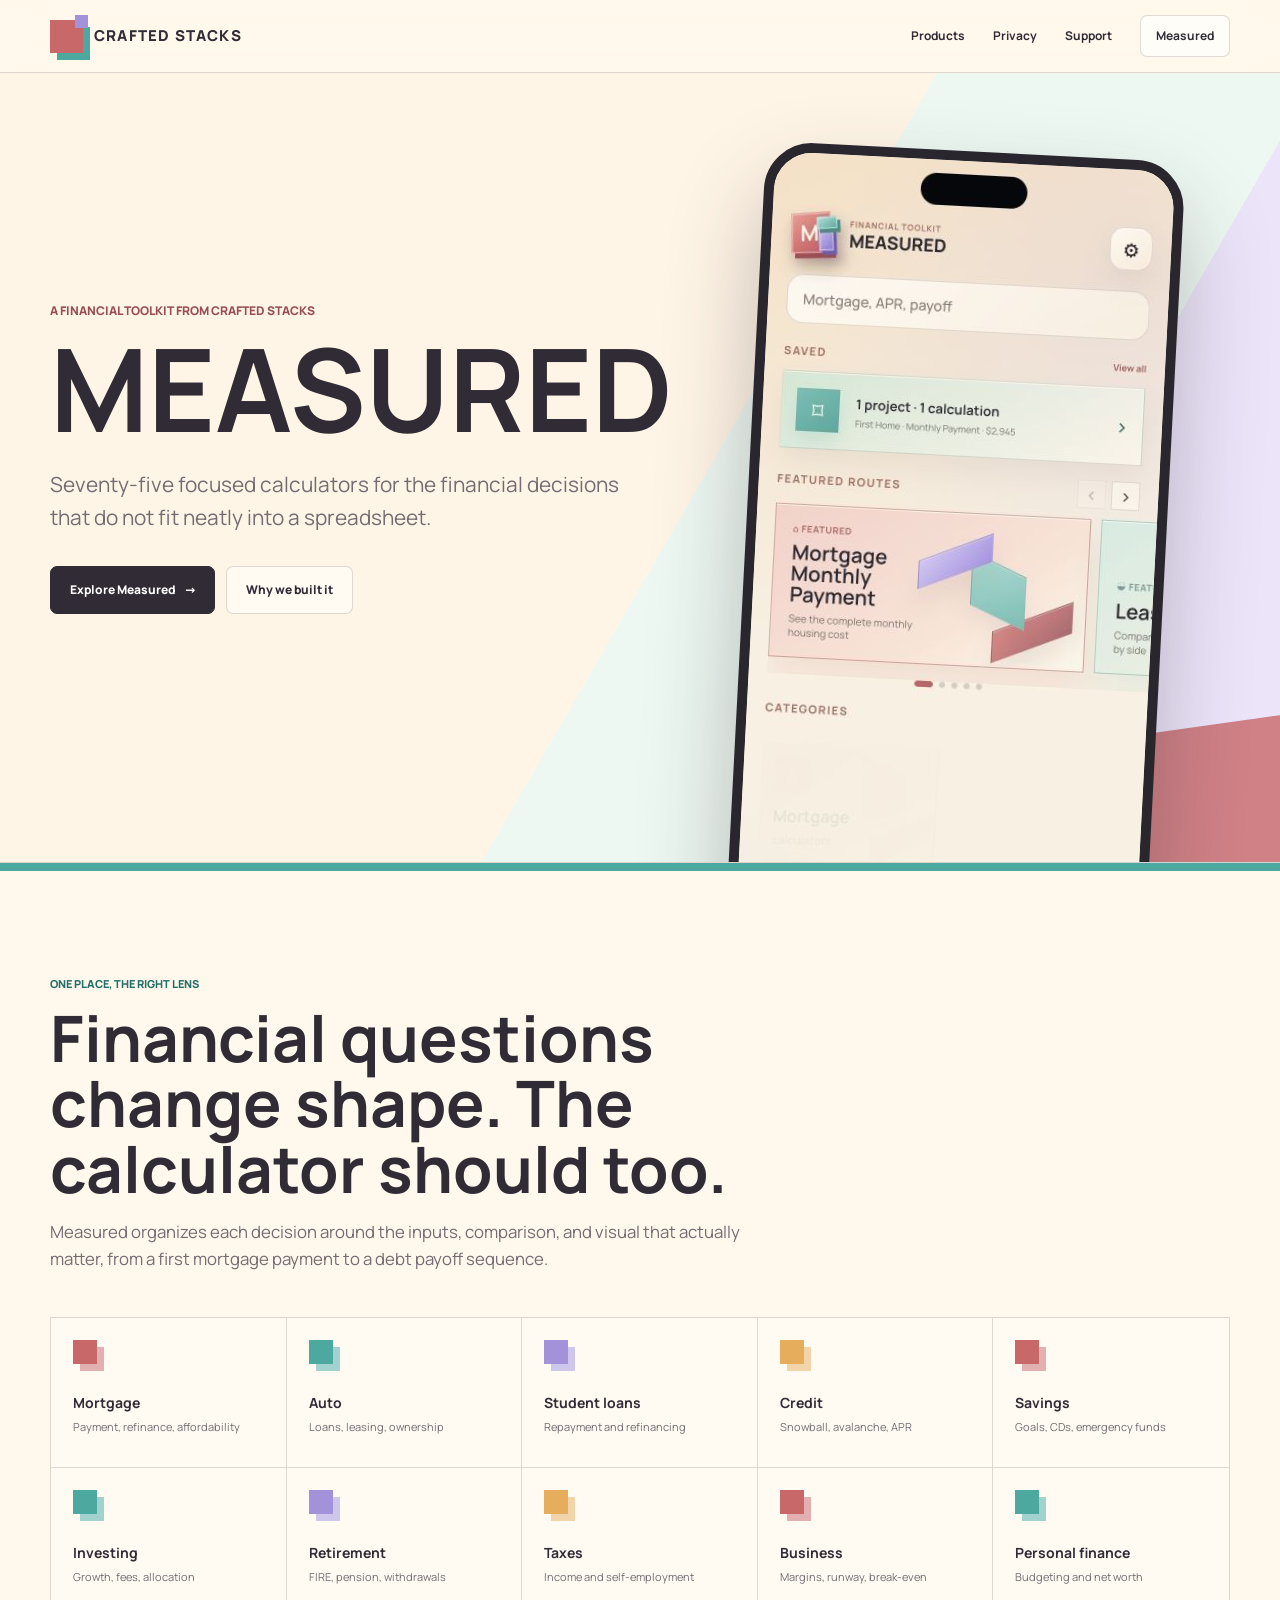
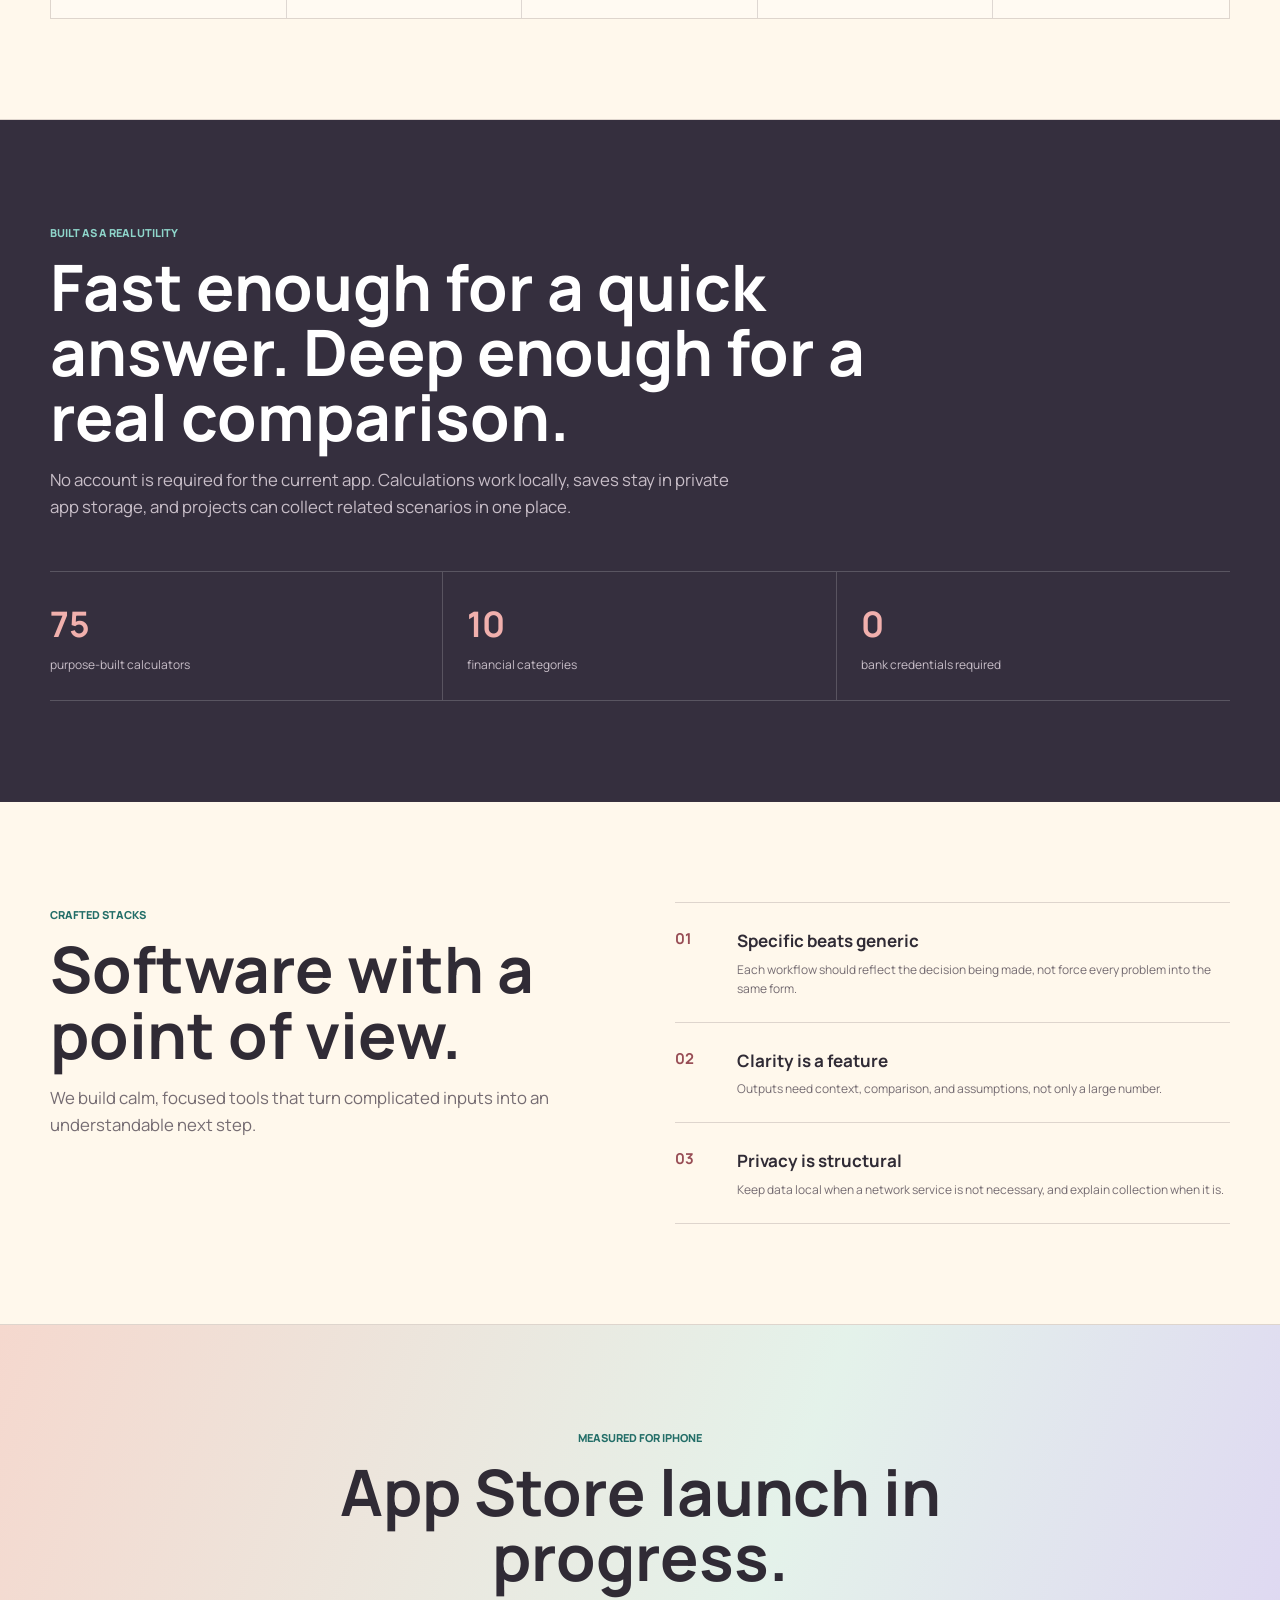
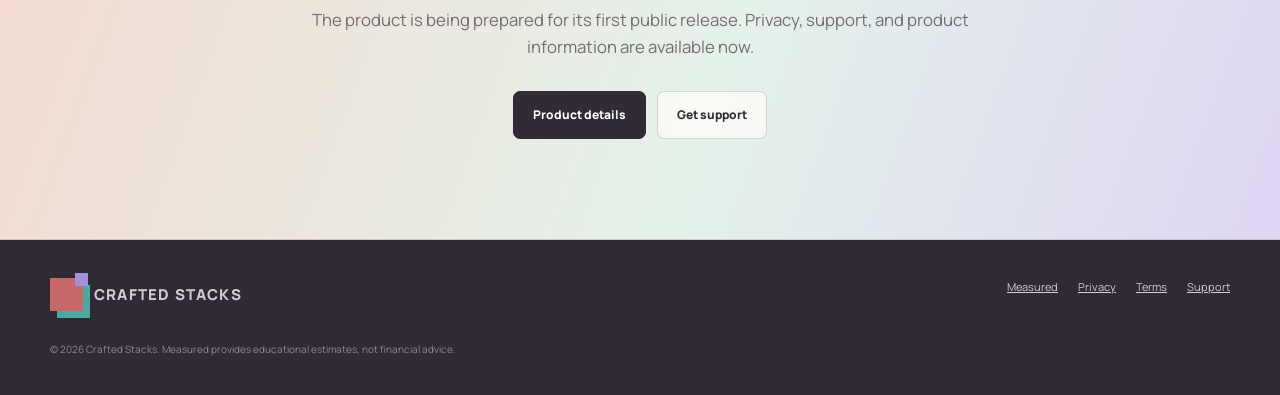
==== public/index.html @ fae67d51 "Serve Cloudflare assets from public directory" ====
<!doctype html><html lang="en"><head><meta charset="UTF-8"><meta name="viewport" content="width=device-width,initial-scale=1"><meta name="description" content="Crafted Stacks builds focused software for clearer everyday decisions. Meet Measured, a financial calculator toolkit for iPhone."><meta property="og:title" content="Crafted Stacks · Measured"><meta property="og:description" content="Focused software for decisions that deserve more clarity."><meta property="og:image" content="https://craftedstacks.net/assets/measured-home.png"><meta property="og:type" content="website"><title>Crafted Stacks · Measured Financial Calculators</title><link rel="stylesheet" href="/styles.css"><script type="application/ld+json">{"@context":"https://schema.org","@type":"Organization","name":"Crafted Stacks","url":"https://craftedstacks.net","brand":{"@type":"Brand","name":"Crafted Stacks"},"makesOffer":{"@type":"Offer","itemOffered":{"@type":"MobileApplication","name":"Measured","applicationCategory":"FinanceApplication","operatingSystem":"iOS"}}}</script></head><body>
<header class="site-header"><div class="shell nav"><a class="studio-mark" href="/"><span class="studio-symbol" aria-hidden="true"></span>Crafted Stacks</a><nav class="nav-links" aria-label="Primary"><a href="#products">Products</a><a href="/measured/privacy/">Privacy</a><a href="/measured/support/">Support</a><a class="nav-cta" href="/measured/">Measured</a></nav></div></header>
<main><section class="hero"><div class="shell hero-inner"><div class="hero-copy"><p class="eyebrow">A financial toolkit from Crafted Stacks</p><h1>Measured</h1><p class="hero-lede">Seventy-five focused calculators for the financial decisions that do not fit neatly into a spreadsheet.</p><div class="actions"><a class="button" href="/measured/">Explore Measured <span aria-hidden="true">→</span></a><a class="button secondary" href="#products">Why we built it</a></div></div></div><figure class="hero-shot"><img src="/assets/measured-home.png" alt="Measured app showing saved calculations and featured financial calculators"></figure><div class="hero-block" aria-hidden="true"></div></section>
<section class="band" id="products"><div class="shell"><span class="band-kicker">One place, the right lens</span><h2>Financial questions change shape. The calculator should too.</h2><p class="band-intro">Measured organizes each decision around the inputs, comparison, and visual that actually matter, from a first mortgage payment to a debt payoff sequence.</p><div class="category-grid"><div class="category coral"><i></i><strong>Mortgage</strong><span>Payment, refinance, affordability</span></div><div class="category teal"><i></i><strong>Auto</strong><span>Loans, leasing, ownership</span></div><div class="category lavender"><i></i><strong>Student loans</strong><span>Repayment and refinancing</span></div><div class="category amber"><i></i><strong>Credit</strong><span>Snowball, avalanche, APR</span></div><div class="category coral"><i></i><strong>Savings</strong><span>Goals, CDs, emergency funds</span></div><div class="category teal"><i></i><strong>Investing</strong><span>Growth, fees, allocation</span></div><div class="category lavender"><i></i><strong>Retirement</strong><span>FIRE, pension, withdrawals</span></div><div class="category amber"><i></i><strong>Taxes</strong><span>Income and self-employment</span></div><div class="category coral"><i></i><strong>Business</strong><span>Margins, runway, break-even</span></div><div class="category teal"><i></i><strong>Personal finance</strong><span>Budgeting and net worth</span></div></div></div></section>
<section class="band product-band"><div class="shell"><span class="band-kicker">Built as a real utility</span><h2>Fast enough for a quick answer. Deep enough for a real comparison.</h2><p class="band-intro">No account is required for the current app. Calculations work locally, saves stay in private app storage, and projects can collect related scenarios in one place.</p><div class="proof-row"><div class="proof"><b>75</b><span>purpose-built calculators</span></div><div class="proof"><b>10</b><span>financial categories</span></div><div class="proof"><b>0</b><span>bank credentials required</span></div></div></div></section>
<section class="band"><div class="shell principles"><div><span class="band-kicker">Crafted Stacks</span><h2>Software with a point of view.</h2><p class="band-intro">We build calm, focused tools that turn complicated inputs into an understandable next step.</p></div><div class="principles-list"><div class="principle"><b>01</b><div><h3>Specific beats generic</h3><p>Each workflow should reflect the decision being made, not force every problem into the same form.</p></div></div><div class="principle"><b>02</b><div><h3>Clarity is a feature</h3><p>Outputs need context, comparison, and assumptions, not only a large number.</p></div></div><div class="principle"><b>03</b><div><h3>Privacy is structural</h3><p>Keep data local when a network service is not necessary, and explain collection when it is.</p></div></div></div></div></section>
<section class="band availability" id="availability"><div class="shell"><span class="band-kicker">Measured for iPhone</span><h2>App Store launch in progress.</h2><p class="band-intro">The product is being prepared for its first public release. Privacy, support, and product information are available now.</p><div class="actions"><a class="button" href="/measured/">Product details</a><a class="button secondary" href="/measured/support/">Get support</a></div></div></section></main>
<footer class="site-footer"><div class="shell"><div class="footer-grid"><a class="studio-mark" href="/"><span class="studio-symbol"></span>Crafted Stacks</a><div class="footer-links"><a href="/measured/">Measured</a><a href="/measured/privacy/">Privacy</a><a href="/measured/terms/">Terms</a><a href="/measured/support/">Support</a></div></div><div class="copyright">© 2026 Crafted Stacks. Measured provides educational estimates, not financial advice.</div></div></footer></body></html>
---- styles.css ----
@font-face{font-family:Manrope;src:url('/assets/manrope.woff2') format('woff2');font-weight:200 800;font-display:swap}
:root{--ink:#302b35;--muted:#756c72;--paper:#fff8ec;--paper-2:#f7ebdc;--panel:#fffdf7;--coral:#c96869;--coral-dark:#984d55;--teal:#4da99f;--teal-dark:#236e68;--lavender:#a392da;--amber:#e6ad5d;--line:rgba(74,57,64,.18);--shadow:0 28px 70px rgba(74,54,56,.15)}
*{box-sizing:border-box}html{scroll-behavior:smooth}body{margin:0;background:var(--paper);color:var(--ink);font:15px/1.6 Manrope,system-ui,sans-serif}a{color:inherit}img{display:block;max-width:100%}.shell{width:min(1180px,calc(100% - 40px));margin:0 auto}.site-header{position:relative;z-index:10;border-bottom:1px solid var(--line);background:rgba(255,248,236,.9);backdrop-filter:blur(18px)}.nav{min-height:72px;display:flex;align-items:center;justify-content:space-between;gap:24px}.studio-mark{display:flex;align-items:center;gap:11px;text-decoration:none;font-weight:800;letter-spacing:.08em;text-transform:uppercase}.studio-symbol{width:33px;height:33px;position:relative;background:var(--coral);box-shadow:7px 7px 0 var(--teal)}.studio-symbol:after{content:"";position:absolute;width:13px;height:13px;right:-5px;top:-5px;background:var(--lavender)}.nav-links{display:flex;align-items:center;gap:28px}.nav-links a{text-decoration:none;font-size:12px;font-weight:700}.nav-cta{padding:10px 15px;border:1px solid var(--line);border-radius:7px;background:var(--panel)}
.hero{min-height:calc(100vh - 110px);position:relative;overflow:hidden;display:flex;align-items:center;border-bottom:1px solid var(--line);background:linear-gradient(120deg,#fff5e6 0 54%,#edf8f2 54% 76%,#ece5fa 76%)}.hero+.band{border-top:8px solid var(--teal)}.hero-inner{position:relative;z-index:2;padding:90px 0 110px}.hero-copy{width:min(610px,56%)}.eyebrow{margin:0 0 18px;color:var(--coral-dark);font-size:12px;font-weight:800;text-transform:uppercase}.hero h1{margin:0;font-size:clamp(4rem,9vw,8.5rem);line-height:.88;letter-spacing:0;text-transform:uppercase}.hero-lede{max-width:570px;margin:28px 0 32px;color:var(--muted);font-size:clamp(1.05rem,2vw,1.3rem)}.actions{display:flex;flex-wrap:wrap;gap:11px}.button{min-height:48px;display:inline-flex;align-items:center;justify-content:center;gap:9px;padding:0 19px;border:1px solid var(--ink);border-radius:7px;background:var(--ink);color:white;font-size:12px;font-weight:800;text-decoration:none}.button.secondary{background:rgba(255,253,247,.72);color:var(--ink);border-color:var(--line)}.hero-shot{position:absolute;z-index:1;width:min(420px,34vw);right:6vw;top:8%;border:10px solid #29262d;border-radius:48px;box-shadow:0 44px 90px rgba(50,38,45,.29);transform:rotate(3deg);overflow:hidden;background:var(--paper)}.hero-shot img{width:100%;aspect-ratio:390/844;object-fit:cover}.hero-block{position:absolute;right:-30px;bottom:-90px;width:300px;height:220px;background:var(--coral);transform:skewY(-8deg);opacity:.8}
.band{padding:100px 0;border-bottom:1px solid var(--line)}.band-kicker{color:var(--teal-dark);font-size:11px;font-weight:800;text-transform:uppercase}.band h2{max-width:780px;margin:10px 0 18px;font-size:clamp(2.2rem,5vw,4.5rem);line-height:1.02;letter-spacing:0}.band-intro{max-width:690px;margin:0;color:var(--muted);font-size:1.05rem}.category-grid{display:grid;grid-template-columns:repeat(5,minmax(0,1fr));margin-top:44px;border:1px solid var(--line)}.category{min-height:150px;padding:22px;border-right:1px solid var(--line);border-bottom:1px solid var(--line);background:rgba(255,253,247,.55)}.category:nth-child(5n){border-right:0}.category:nth-last-child(-n+5){border-bottom:0}.category i{display:block;width:24px;height:24px;margin-bottom:28px;background:var(--tile);box-shadow:7px 7px 0 color-mix(in srgb,var(--tile) 52%,white)}.category strong{display:block;font-size:14px}.category span{color:var(--muted);font-size:11px}.coral{--tile:var(--coral)}.teal{--tile:var(--teal)}.lavender{--tile:var(--lavender)}.amber{--tile:var(--amber)}
.product-band{background:#352f3e;color:#fff}.product-band .band-kicker{color:#8ed5ca}.product-band h2{max-width:900px}.product-band .band-intro{color:#c8bec8}.proof-row{display:grid;grid-template-columns:1fr 1fr 1fr;margin-top:50px;border-block:1px solid rgba(255,255,255,.18)}.proof{padding:24px 24px 24px 0;border-right:1px solid rgba(255,255,255,.18)}.proof:not(:first-child){padding-left:24px}.proof:last-child{border-right:0}.proof b{display:block;color:#f1b0ad;font-size:2.2rem}.proof span{color:#c8bec8;font-size:12px}
.principles{display:grid;grid-template-columns:1fr 1fr;gap:70px;align-items:start}.principles-list{border-top:1px solid var(--line)}.principle{display:grid;grid-template-columns:42px 1fr;gap:20px;padding:24px 0;border-bottom:1px solid var(--line)}.principle b{color:var(--coral-dark)}.principle h3{margin:0 0 5px;font-size:17px}.principle p{margin:0;color:var(--muted);font-size:12px}
.availability{background:linear-gradient(110deg,#f5d8ce,#e4f2ea 58%,#ded5f3);text-align:center}.availability h2{margin-inline:auto}.availability .band-intro{margin-inline:auto}.availability .actions{justify-content:center;margin-top:30px}.site-footer{padding:38px 0;background:#2f2a34;color:#d4cad2}.footer-grid{display:flex;justify-content:space-between;gap:30px}.footer-links{display:flex;flex-wrap:wrap;gap:20px}.footer-links a{font-size:11px}.copyright{margin-top:30px;color:#948994;font-size:10px}
.legal-main{width:min(820px,calc(100% - 40px));margin:0 auto;padding:70px 0 100px}.legal-main h1{margin:0;font-size:clamp(3rem,8vw,5.8rem);line-height:1;letter-spacing:0}.legal-main h2{margin:52px 0 12px;font-size:1.45rem}.legal-main h3{margin:26px 0 8px;font-size:1rem}.legal-main p,.legal-main li{color:var(--muted)}.legal-summary{margin:34px 0;padding:23px;border:1px solid var(--line);border-radius:7px;background:var(--panel)}.legal-summary h2{margin:0 0 10px}.legal-nav{padding:18px 0;border-block:1px solid var(--line)}.legal-nav a{display:inline-block;margin:5px 18px 5px 0;color:var(--coral-dark);font-weight:700}.data-list{margin:26px 0;border:1px solid var(--line)}.data-item{display:grid;grid-template-columns:210px 1fr;gap:25px;padding:19px;border-bottom:1px solid var(--line);background:rgba(255,253,247,.6)}.data-item:last-child{border-bottom:0}.data-item p{margin:0}.notice{padding:17px;border-left:4px solid var(--teal);background:#eaf6f1}.support-actions{display:flex;gap:10px;flex-wrap:wrap;margin:28px 0}
@media(max-width:850px){.hero{min-height:850px;align-items:flex-start;background:linear-gradient(160deg,#fff5e6 0 58%,#edf8f2 58% 78%,#ece5fa 78%)}.hero+.band{border-top:8px solid var(--teal)}.hero-inner{padding-top:70px}.hero-copy{width:100%}.hero-shot{width:260px;right:9vw;top:auto;bottom:-80px;transform:rotate(2deg)}.hero-block{display:none}.category-grid{grid-template-columns:repeat(2,1fr)}.category:nth-child(n){border-right:1px solid var(--line);border-bottom:1px solid var(--line)}.category:nth-child(2n){border-right:0}.category:nth-last-child(-n+2){border-bottom:0}.principles{grid-template-columns:1fr}.proof-row{grid-template-columns:1fr}.proof,.proof:not(:first-child){padding:18px 0;border-right:0;border-bottom:1px solid rgba(255,255,255,.18)}.proof:last-child{border-bottom:0}}
@media(max-width:560px){.shell{width:min(100% - 28px,1180px)}.nav-links a:not(.nav-cta){display:none}.hero{min-height:700px}.hero+.band{border-top:8px solid var(--teal)}.hero-inner{padding-top:55px}.hero h1{font-size:3.9rem}.hero-shot{width:190px;right:38px;top:360px;bottom:auto;border-width:7px;border-radius:34px}.band{padding:52px 0}.category{min-height:130px;padding:17px}.category i{margin-bottom:22px}.footer-grid{display:grid}.data-item{grid-template-columns:1fr;gap:5px}.legal-main{width:min(100% - 28px,820px);padding-top:50px}}
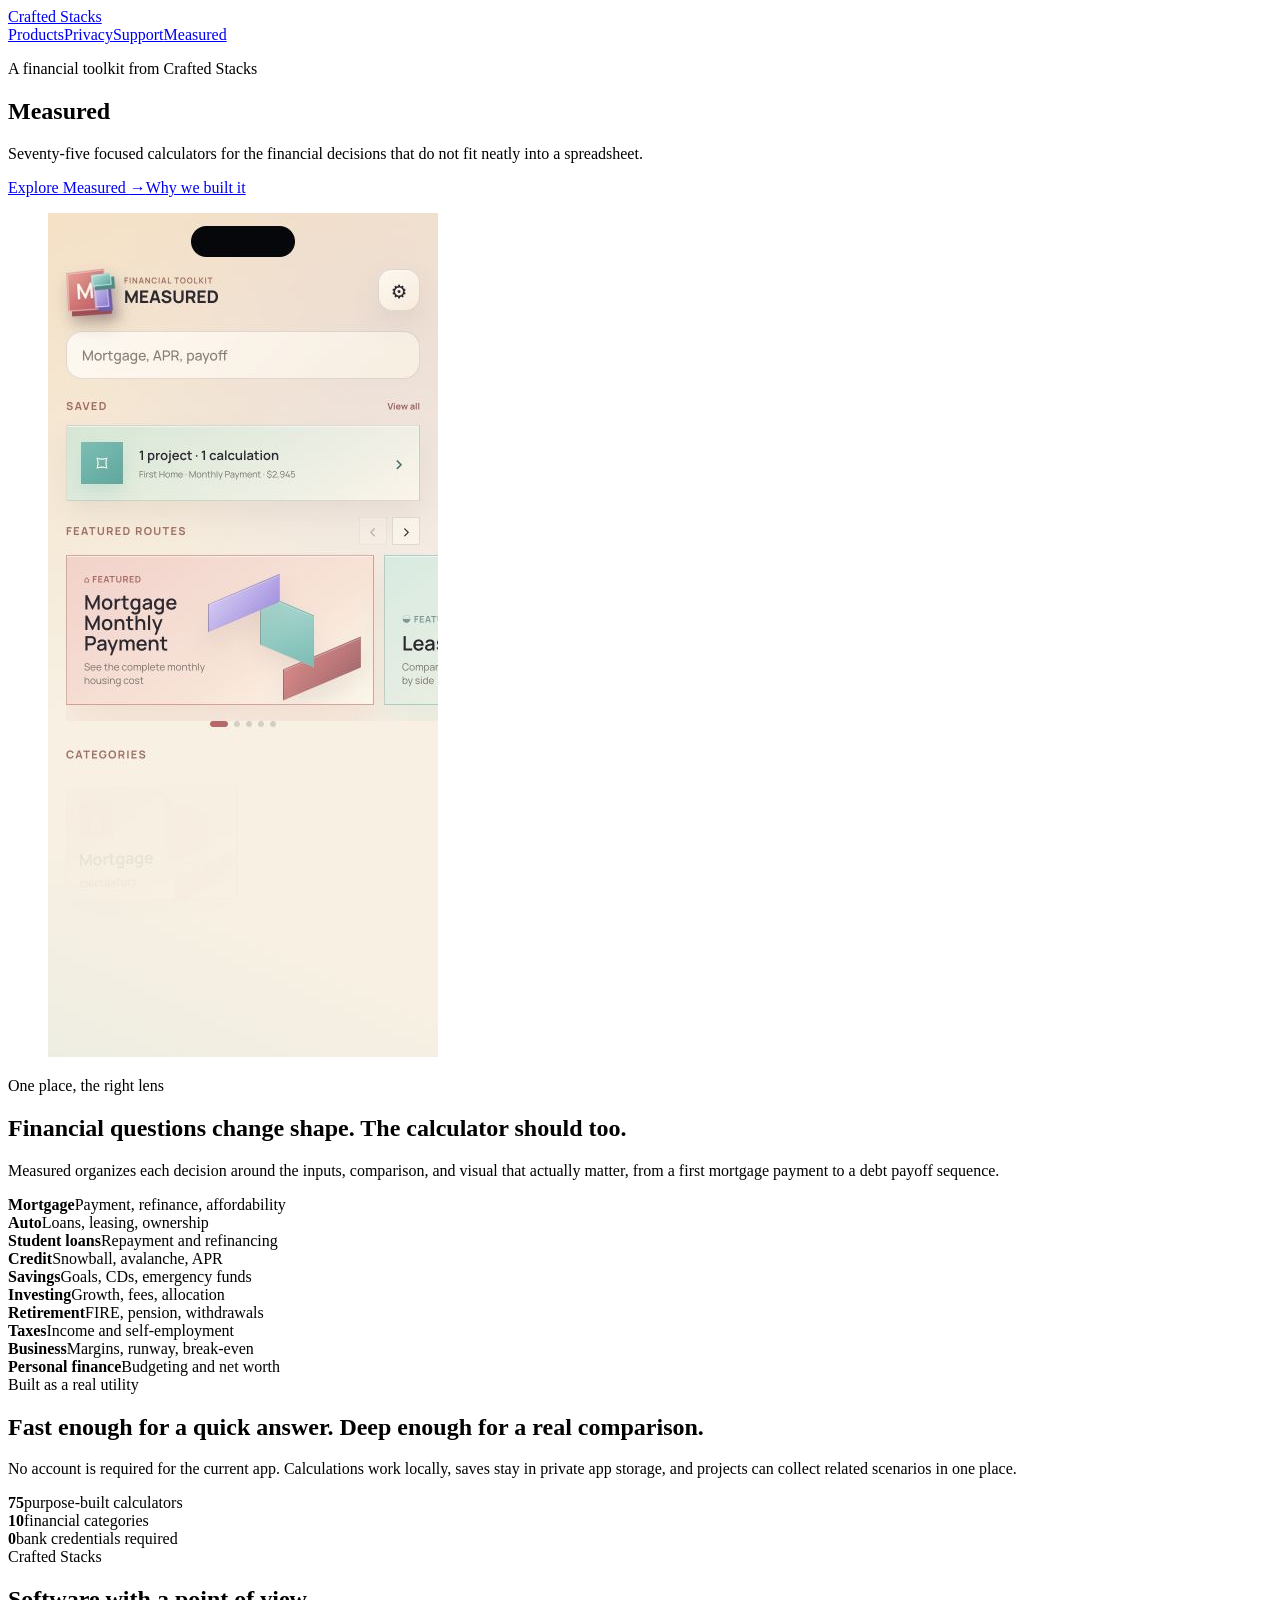
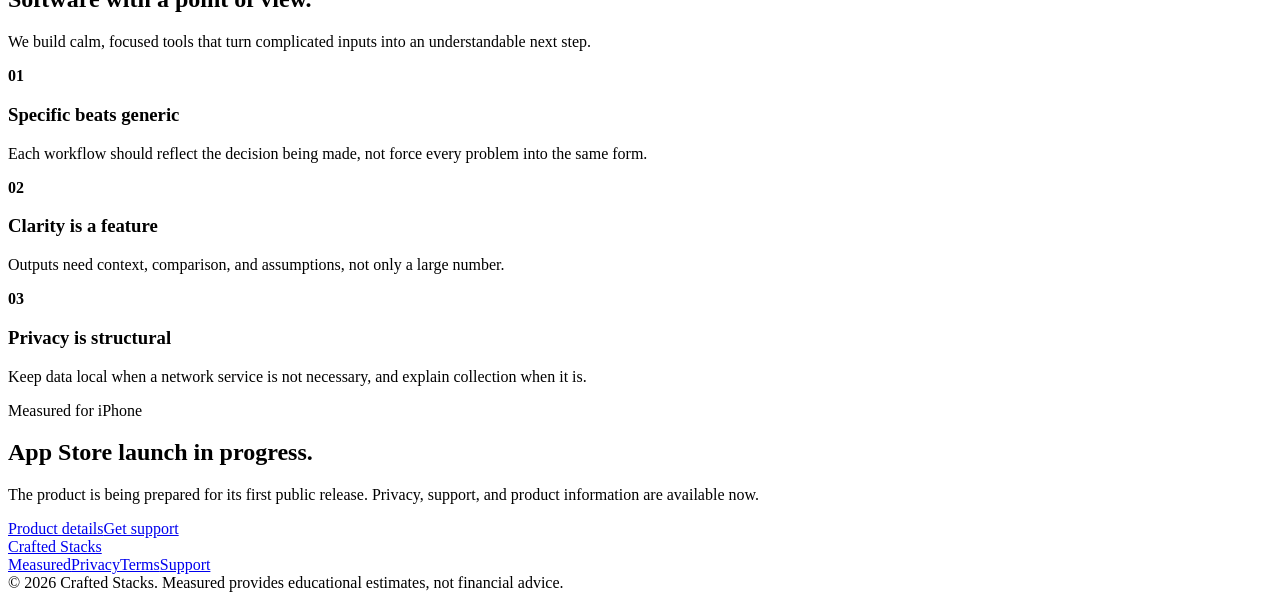
==== commit 09383b93: "Refresh deployed stylesheet asset" ====
--- a/public/index.html
+++ b/public/index.html
@@ -1,4 +1,4 @@
-<!doctype html><html lang="en"><head><meta charset="UTF-8"><meta name="viewport" content="width=device-width,initial-scale=1"><meta name="description" content="Crafted Stacks builds focused software for clearer everyday decisions. Meet Measured, a financial calculator toolkit for iPhone."><meta property="og:title" content="Crafted Stacks · Measured"><meta property="og:description" content="Focused software for decisions that deserve more clarity."><meta property="og:image" content="https://craftedstacks.net/assets/measured-home.png"><meta property="og:type" content="website"><title>Crafted Stacks · Measured Financial Calculators</title><link rel="stylesheet" href="/styles.css"><script type="application/ld+json">{"@context":"https://schema.org","@type":"Organization","name":"Crafted Stacks","url":"https://craftedstacks.net","brand":{"@type":"Brand","name":"Crafted Stacks"},"makesOffer":{"@type":"Offer","itemOffered":{"@type":"MobileApplication","name":"Measured","applicationCategory":"FinanceApplication","operatingSystem":"iOS"}}}</script></head><body>
+<!doctype html><html lang="en"><head><meta charset="UTF-8"><meta name="viewport" content="width=device-width,initial-scale=1"><meta name="description" content="Crafted Stacks builds focused software for clearer everyday decisions. Meet Measured, a financial calculator toolkit for iPhone."><meta property="og:title" content="Crafted Stacks · Measured"><meta property="og:description" content="Focused software for decisions that deserve more clarity."><meta property="og:image" content="https://craftedstacks.net/assets/measured-home.png"><meta property="og:type" content="website"><title>Crafted Stacks · Measured Financial Calculators</title><link rel="stylesheet" href="/site.css"><script type="application/ld+json">{"@context":"https://schema.org","@type":"Organization","name":"Crafted Stacks","url":"https://craftedstacks.net","brand":{"@type":"Brand","name":"Crafted Stacks"},"makesOffer":{"@type":"Offer","itemOffered":{"@type":"MobileApplication","name":"Measured","applicationCategory":"FinanceApplication","operatingSystem":"iOS"}}}</script></head><body>
 <header class="site-header"><div class="shell nav"><a class="studio-mark" href="/"><span class="studio-symbol" aria-hidden="true"></span>Crafted Stacks</a><nav class="nav-links" aria-label="Primary"><a href="#products">Products</a><a href="/measured/privacy/">Privacy</a><a href="/measured/support/">Support</a><a class="nav-cta" href="/measured/">Measured</a></nav></div></header>
 <main><section class="hero"><div class="shell hero-inner"><div class="hero-copy"><p class="eyebrow">A financial toolkit from Crafted Stacks</p><h1>Measured</h1><p class="hero-lede">Seventy-five focused calculators for the financial decisions that do not fit neatly into a spreadsheet.</p><div class="actions"><a class="button" href="/measured/">Explore Measured <span aria-hidden="true">→</span></a><a class="button secondary" href="#products">Why we built it</a></div></div></div><figure class="hero-shot"><img src="/assets/measured-home.png" alt="Measured app showing saved calculations and featured financial calculators"></figure><div class="hero-block" aria-hidden="true"></div></section>
 <section class="band" id="products"><div class="shell"><span class="band-kicker">One place, the right lens</span><h2>Financial questions change shape. The calculator should too.</h2><p class="band-intro">Measured organizes each decision around the inputs, comparison, and visual that actually matter, from a first mortgage payment to a debt payoff sequence.</p><div class="category-grid"><div class="category coral"><i></i><strong>Mortgage</strong><span>Payment, refinance, affordability</span></div><div class="category teal"><i></i><strong>Auto</strong><span>Loans, leasing, ownership</span></div><div class="category lavender"><i></i><strong>Student loans</strong><span>Repayment and refinancing</span></div><div class="category amber"><i></i><strong>Credit</strong><span>Snowball, avalanche, APR</span></div><div class="category coral"><i></i><strong>Savings</strong><span>Goals, CDs, emergency funds</span></div><div class="category teal"><i></i><strong>Investing</strong><span>Growth, fees, allocation</span></div><div class="category lavender"><i></i><strong>Retirement</strong><span>FIRE, pension, withdrawals</span></div><div class="category amber"><i></i><strong>Taxes</strong><span>Income and self-employment</span></div><div class="category coral"><i></i><strong>Business</strong><span>Margins, runway, break-even</span></div><div class="category teal"><i></i><strong>Personal finance</strong><span>Budgeting and net worth</span></div></div></div></section>
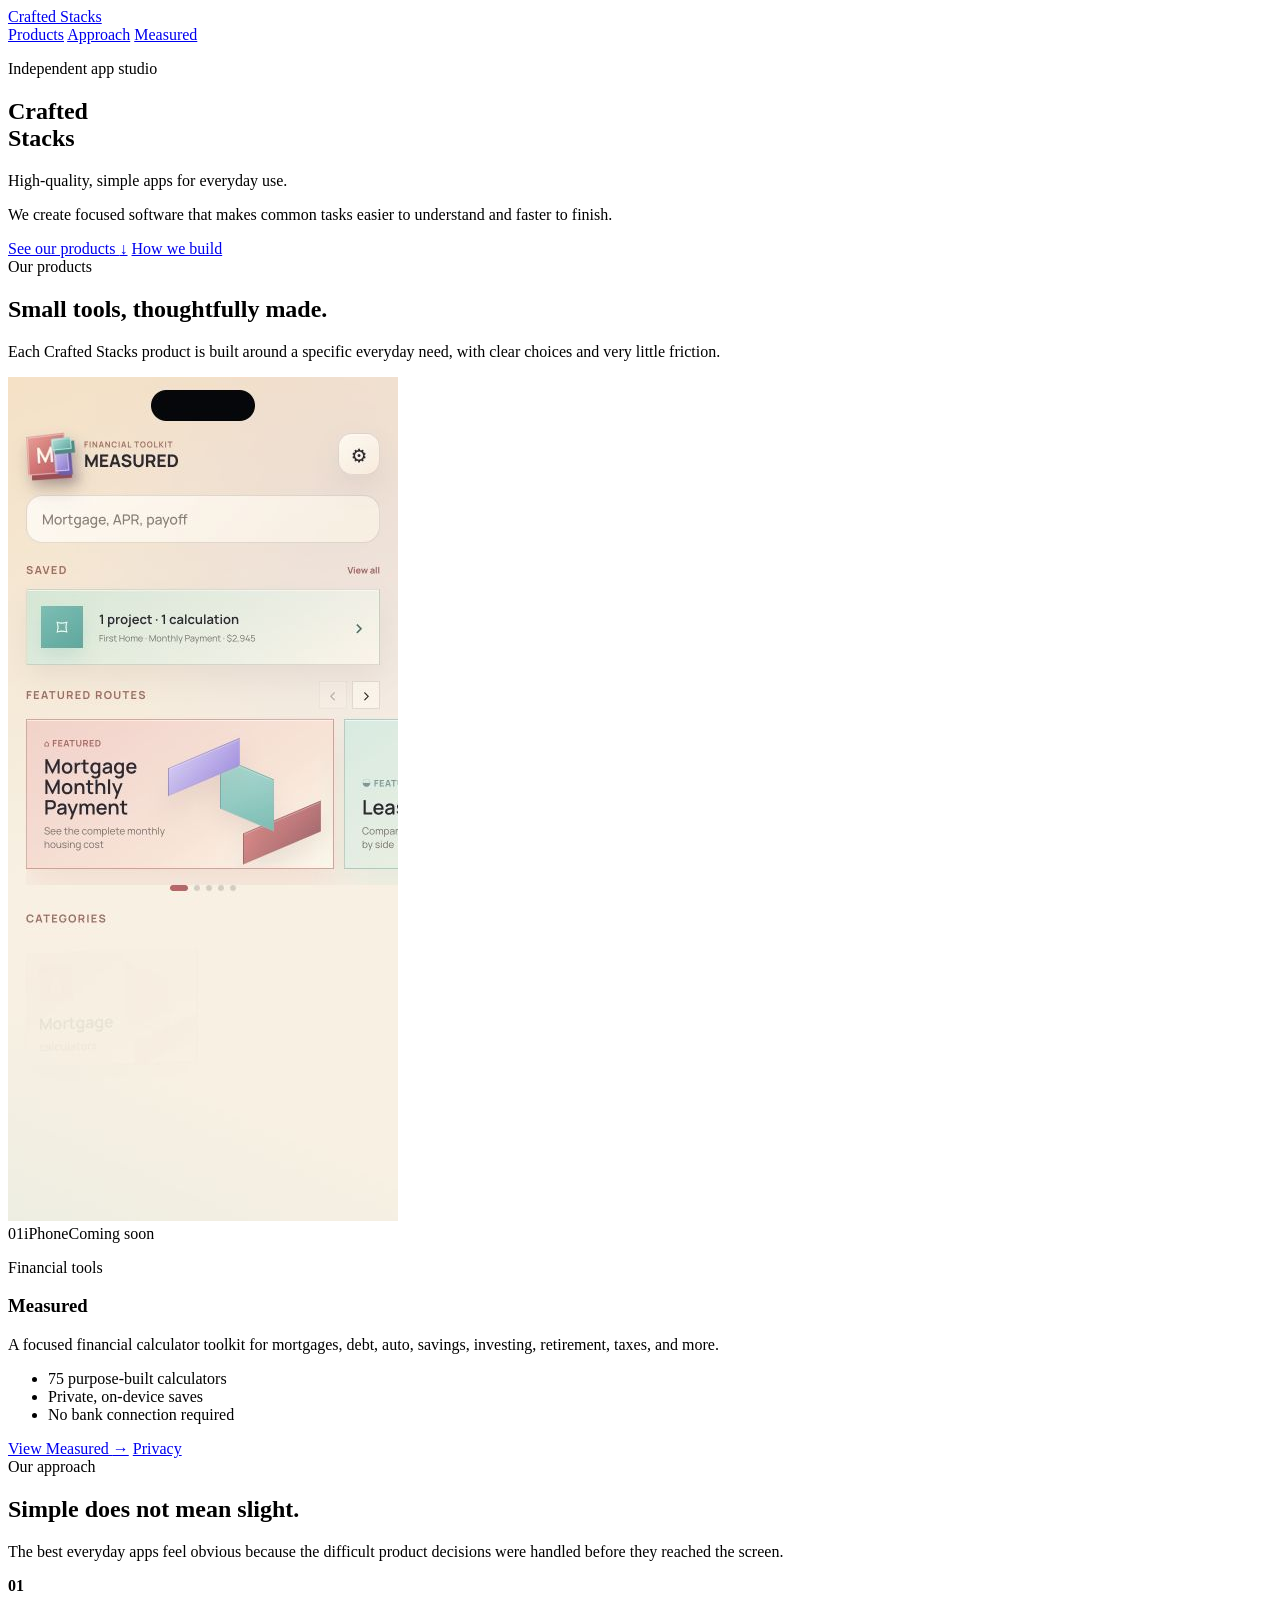
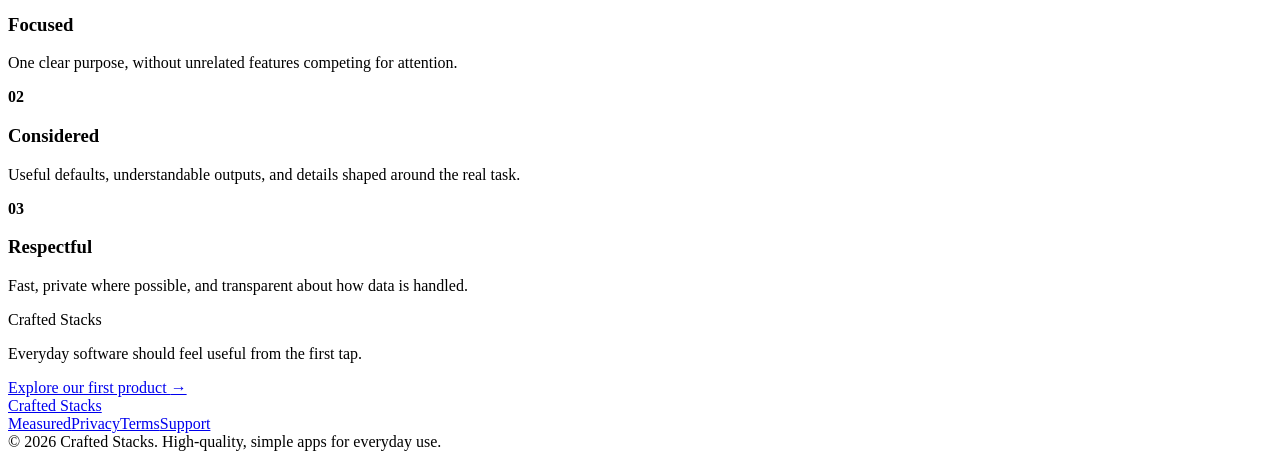
==== commit 511acb4c: "Refocus homepage on Crafted Stacks" ====
--- a/public/index.html
+++ b/public/index.html
@@ -1,8 +1,114 @@
-<!doctype html><html lang="en"><head><meta charset="UTF-8"><meta name="viewport" content="width=device-width,initial-scale=1"><meta name="description" content="Crafted Stacks builds focused software for clearer everyday decisions. Meet Measured, a financial calculator toolkit for iPhone."><meta property="og:title" content="Crafted Stacks · Measured"><meta property="og:description" content="Focused software for decisions that deserve more clarity."><meta property="og:image" content="https://craftedstacks.net/assets/measured-home.png"><meta property="og:type" content="website"><title>Crafted Stacks · Measured Financial Calculators</title><link rel="stylesheet" href="/site.css"><script type="application/ld+json">{"@context":"https://schema.org","@type":"Organization","name":"Crafted Stacks","url":"https://craftedstacks.net","brand":{"@type":"Brand","name":"Crafted Stacks"},"makesOffer":{"@type":"Offer","itemOffered":{"@type":"MobileApplication","name":"Measured","applicationCategory":"FinanceApplication","operatingSystem":"iOS"}}}</script></head><body>
-<header class="site-header"><div class="shell nav"><a class="studio-mark" href="/"><span class="studio-symbol" aria-hidden="true"></span>Crafted Stacks</a><nav class="nav-links" aria-label="Primary"><a href="#products">Products</a><a href="/measured/privacy/">Privacy</a><a href="/measured/support/">Support</a><a class="nav-cta" href="/measured/">Measured</a></nav></div></header>
-<main><section class="hero"><div class="shell hero-inner"><div class="hero-copy"><p class="eyebrow">A financial toolkit from Crafted Stacks</p><h1>Measured</h1><p class="hero-lede">Seventy-five focused calculators for the financial decisions that do not fit neatly into a spreadsheet.</p><div class="actions"><a class="button" href="/measured/">Explore Measured <span aria-hidden="true">→</span></a><a class="button secondary" href="#products">Why we built it</a></div></div></div><figure class="hero-shot"><img src="/assets/measured-home.png" alt="Measured app showing saved calculations and featured financial calculators"></figure><div class="hero-block" aria-hidden="true"></div></section>
-<section class="band" id="products"><div class="shell"><span class="band-kicker">One place, the right lens</span><h2>Financial questions change shape. The calculator should too.</h2><p class="band-intro">Measured organizes each decision around the inputs, comparison, and visual that actually matter, from a first mortgage payment to a debt payoff sequence.</p><div class="category-grid"><div class="category coral"><i></i><strong>Mortgage</strong><span>Payment, refinance, affordability</span></div><div class="category teal"><i></i><strong>Auto</strong><span>Loans, leasing, ownership</span></div><div class="category lavender"><i></i><strong>Student loans</strong><span>Repayment and refinancing</span></div><div class="category amber"><i></i><strong>Credit</strong><span>Snowball, avalanche, APR</span></div><div class="category coral"><i></i><strong>Savings</strong><span>Goals, CDs, emergency funds</span></div><div class="category teal"><i></i><strong>Investing</strong><span>Growth, fees, allocation</span></div><div class="category lavender"><i></i><strong>Retirement</strong><span>FIRE, pension, withdrawals</span></div><div class="category amber"><i></i><strong>Taxes</strong><span>Income and self-employment</span></div><div class="category coral"><i></i><strong>Business</strong><span>Margins, runway, break-even</span></div><div class="category teal"><i></i><strong>Personal finance</strong><span>Budgeting and net worth</span></div></div></div></section>
-<section class="band product-band"><div class="shell"><span class="band-kicker">Built as a real utility</span><h2>Fast enough for a quick answer. Deep enough for a real comparison.</h2><p class="band-intro">No account is required for the current app. Calculations work locally, saves stay in private app storage, and projects can collect related scenarios in one place.</p><div class="proof-row"><div class="proof"><b>75</b><span>purpose-built calculators</span></div><div class="proof"><b>10</b><span>financial categories</span></div><div class="proof"><b>0</b><span>bank credentials required</span></div></div></div></section>
-<section class="band"><div class="shell principles"><div><span class="band-kicker">Crafted Stacks</span><h2>Software with a point of view.</h2><p class="band-intro">We build calm, focused tools that turn complicated inputs into an understandable next step.</p></div><div class="principles-list"><div class="principle"><b>01</b><div><h3>Specific beats generic</h3><p>Each workflow should reflect the decision being made, not force every problem into the same form.</p></div></div><div class="principle"><b>02</b><div><h3>Clarity is a feature</h3><p>Outputs need context, comparison, and assumptions, not only a large number.</p></div></div><div class="principle"><b>03</b><div><h3>Privacy is structural</h3><p>Keep data local when a network service is not necessary, and explain collection when it is.</p></div></div></div></div></section>
-<section class="band availability" id="availability"><div class="shell"><span class="band-kicker">Measured for iPhone</span><h2>App Store launch in progress.</h2><p class="band-intro">The product is being prepared for its first public release. Privacy, support, and product information are available now.</p><div class="actions"><a class="button" href="/measured/">Product details</a><a class="button secondary" href="/measured/support/">Get support</a></div></div></section></main>
-<footer class="site-footer"><div class="shell"><div class="footer-grid"><a class="studio-mark" href="/"><span class="studio-symbol"></span>Crafted Stacks</a><div class="footer-links"><a href="/measured/">Measured</a><a href="/measured/privacy/">Privacy</a><a href="/measured/terms/">Terms</a><a href="/measured/support/">Support</a></div></div><div class="copyright">© 2026 Crafted Stacks. Measured provides educational estimates, not financial advice.</div></div></footer></body></html>
+<!doctype html>
+<html lang="en">
+<head>
+  <meta charset="UTF-8">
+  <meta name="viewport" content="width=device-width,initial-scale=1">
+  <meta name="description" content="Crafted Stacks makes high-quality, simple apps for everyday use. Explore Measured, our financial calculator toolkit for iPhone.">
+  <meta property="og:title" content="Crafted Stacks">
+  <meta property="og:description" content="High-quality, simple apps for everyday use.">
+  <meta property="og:image" content="https://craftedstacks.net/assets/measured-home.png">
+  <meta property="og:type" content="website">
+  <title>Crafted Stacks | Simple apps for everyday use</title>
+  <link rel="stylesheet" href="/site.css">
+  <script type="application/ld+json">{"@context":"https://schema.org","@type":"Organization","name":"Crafted Stacks","url":"https://craftedstacks.net","description":"Crafted Stacks makes high-quality, simple apps for everyday use.","brand":{"@type":"Brand","name":"Crafted Stacks"},"makesOffer":{"@type":"Offer","itemOffered":{"@type":"MobileApplication","name":"Measured","applicationCategory":"FinanceApplication","operatingSystem":"iOS"}}}</script>
+</head>
+<body>
+  <header class="site-header">
+    <div class="shell nav">
+      <a class="studio-mark" href="/"><span class="studio-symbol" aria-hidden="true"></span>Crafted Stacks</a>
+      <nav class="nav-links" aria-label="Primary">
+        <a href="#products">Products</a>
+        <a href="#approach">Approach</a>
+        <a class="nav-cta" href="/measured/">Measured</a>
+      </nav>
+    </div>
+  </header>
+
+  <main>
+    <section class="company-hero">
+      <div class="shell company-hero-inner">
+        <div class="company-copy">
+          <p class="eyebrow">Independent app studio</p>
+          <h1>Crafted<br>Stacks</h1>
+          <p class="company-tagline">High-quality, simple apps for everyday use.</p>
+          <p class="company-intro">We create focused software that makes common tasks easier to understand and faster to finish.</p>
+          <div class="actions">
+            <a class="button" href="#products">See our products <span aria-hidden="true">↓</span></a>
+            <a class="button secondary" href="#approach">How we build</a>
+          </div>
+        </div>
+        <div class="stack-mark" aria-hidden="true">
+          <span class="stack-plane stack-plane-one"></span>
+          <span class="stack-plane stack-plane-two"></span>
+          <span class="stack-plane stack-plane-three"></span>
+          <span class="stack-core"></span>
+        </div>
+      </div>
+    </section>
+
+    <section class="band products-section" id="products">
+      <div class="shell">
+        <span class="band-kicker">Our products</span>
+        <h2>Small tools, thoughtfully made.</h2>
+        <p class="band-intro">Each Crafted Stacks product is built around a specific everyday need, with clear choices and very little friction.</p>
+
+        <article class="product-feature">
+          <div class="product-visual">
+            <div class="product-phone"><img src="/assets/measured-home.png" alt="Measured app home screen showing financial calculator categories"></div>
+            <div class="product-shape product-shape-one" aria-hidden="true"></div>
+            <div class="product-shape product-shape-two" aria-hidden="true"></div>
+          </div>
+          <div class="product-copy">
+            <div class="product-meta"><span>01</span><span>iPhone</span><span>Coming soon</span></div>
+            <p class="product-label">Financial tools</p>
+            <h3>Measured</h3>
+            <p>A focused financial calculator toolkit for mortgages, debt, auto, savings, investing, retirement, taxes, and more.</p>
+            <ul class="product-points">
+              <li>75 purpose-built calculators</li>
+              <li>Private, on-device saves</li>
+              <li>No bank connection required</li>
+            </ul>
+            <div class="actions">
+              <a class="button" href="/measured/">View Measured <span aria-hidden="true">→</span></a>
+              <a class="button secondary" href="/measured/privacy/">Privacy</a>
+            </div>
+          </div>
+        </article>
+      </div>
+    </section>
+
+    <section class="band studio-approach" id="approach">
+      <div class="shell principles">
+        <div>
+          <span class="band-kicker">Our approach</span>
+          <h2>Simple does not mean slight.</h2>
+          <p class="band-intro">The best everyday apps feel obvious because the difficult product decisions were handled before they reached the screen.</p>
+        </div>
+        <div class="principles-list">
+          <div class="principle"><b>01</b><div><h3>Focused</h3><p>One clear purpose, without unrelated features competing for attention.</p></div></div>
+          <div class="principle"><b>02</b><div><h3>Considered</h3><p>Useful defaults, understandable outputs, and details shaped around the real task.</p></div></div>
+          <div class="principle"><b>03</b><div><h3>Respectful</h3><p>Fast, private where possible, and transparent about how data is handled.</p></div></div>
+        </div>
+      </div>
+    </section>
+
+    <section class="studio-close">
+      <div class="shell studio-close-inner">
+        <span class="band-kicker">Crafted Stacks</span>
+        <p>Everyday software should feel useful from the first tap.</p>
+        <a href="/measured/">Explore our first product <span aria-hidden="true">→</span></a>
+      </div>
+    </section>
+  </main>
+
+  <footer class="site-footer">
+    <div class="shell">
+      <div class="footer-grid">
+        <a class="studio-mark" href="/"><span class="studio-symbol" aria-hidden="true"></span>Crafted Stacks</a>
+        <div class="footer-links"><a href="/measured/">Measured</a><a href="/measured/privacy/">Privacy</a><a href="/measured/terms/">Terms</a><a href="/measured/support/">Support</a></div>
+      </div>
+      <div class="copyright">© 2026 Crafted Stacks. High-quality, simple apps for everyday use.</div>
+    </div>
+  </footer>
+</body>
+</html>
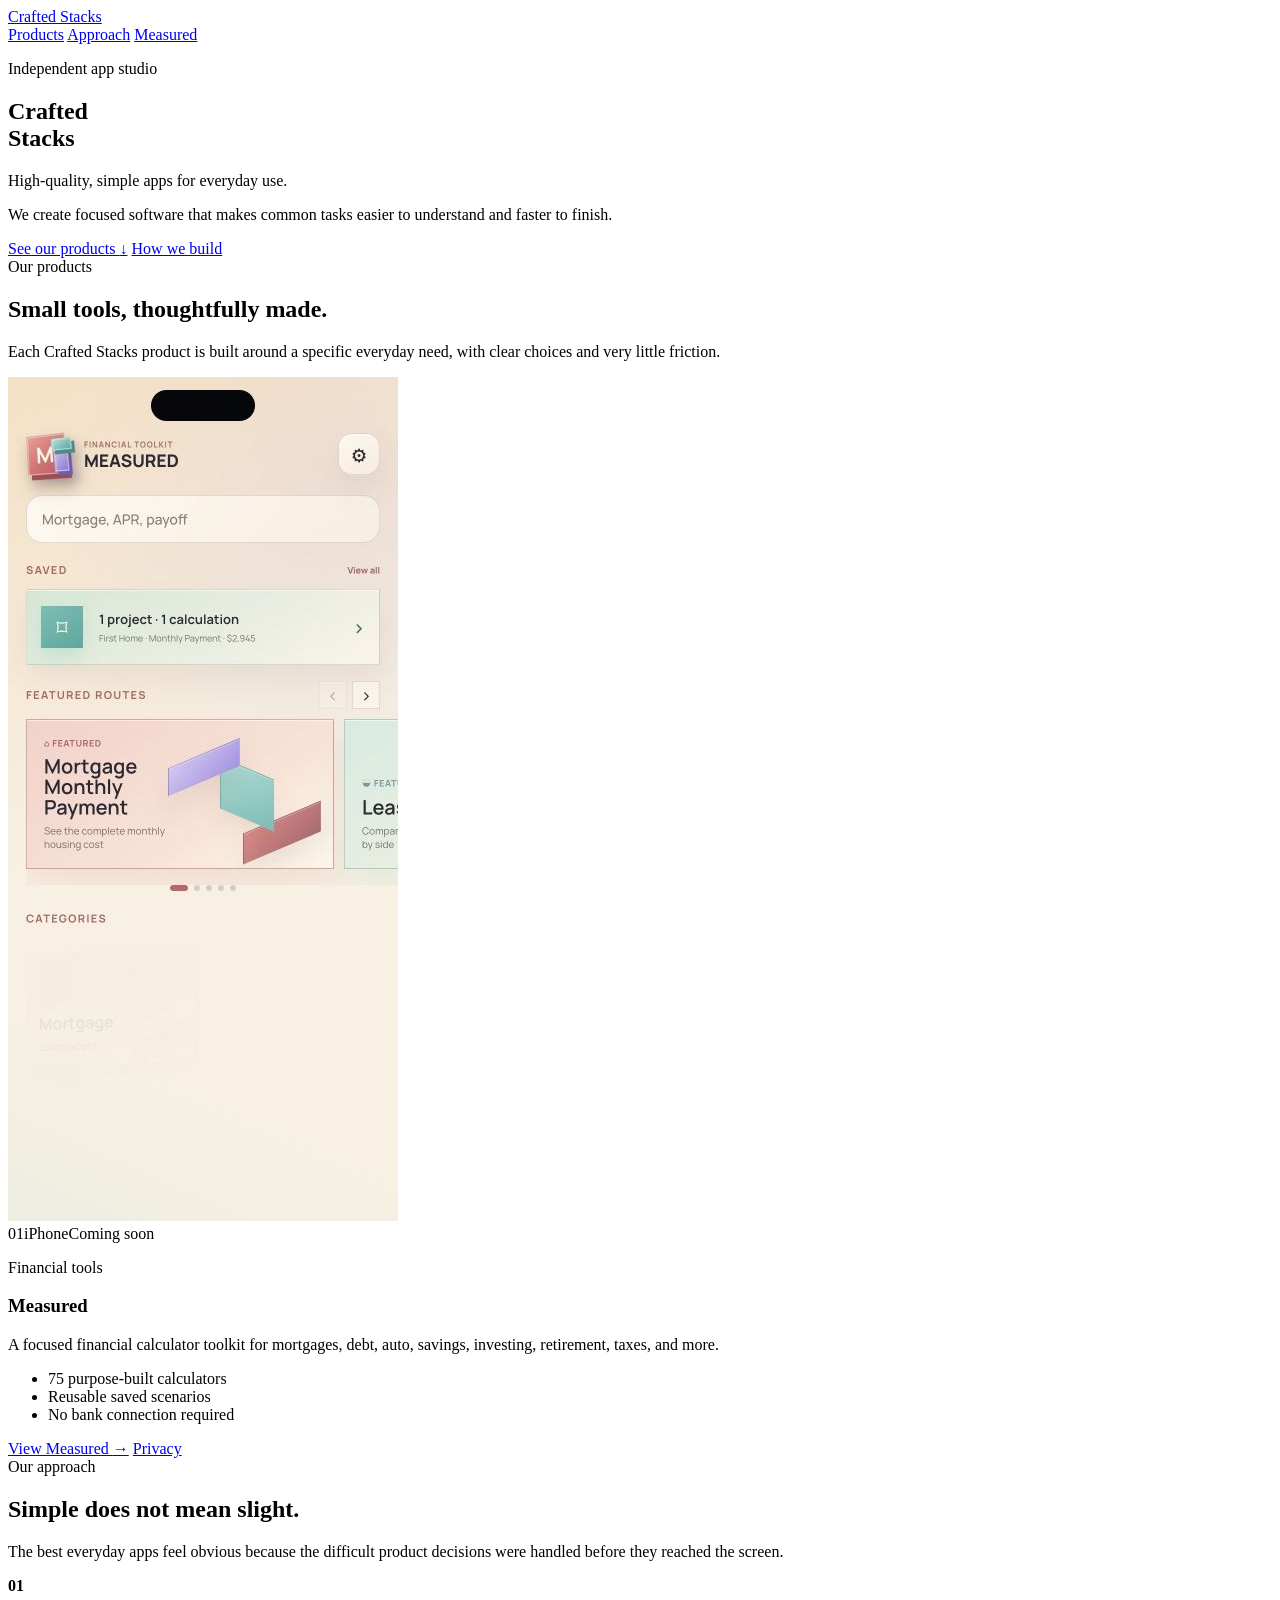
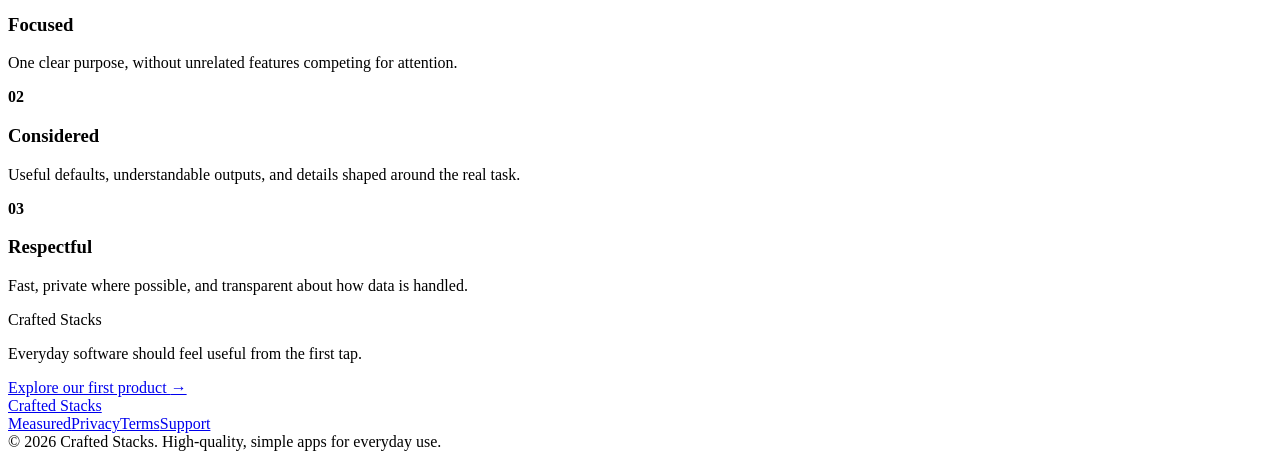
==== commit f588484d: "Make Measured privacy copy future-friendly" ====
--- a/public/index.html
+++ b/public/index.html
@@ -65,7 +65,7 @@
             <p>A focused financial calculator toolkit for mortgages, debt, auto, savings, investing, retirement, taxes, and more.</p>
             <ul class="product-points">
               <li>75 purpose-built calculators</li>
-              <li>Private, on-device saves</li>
+              <li>Reusable saved scenarios</li>
               <li>No bank connection required</li>
             </ul>
             <div class="actions">
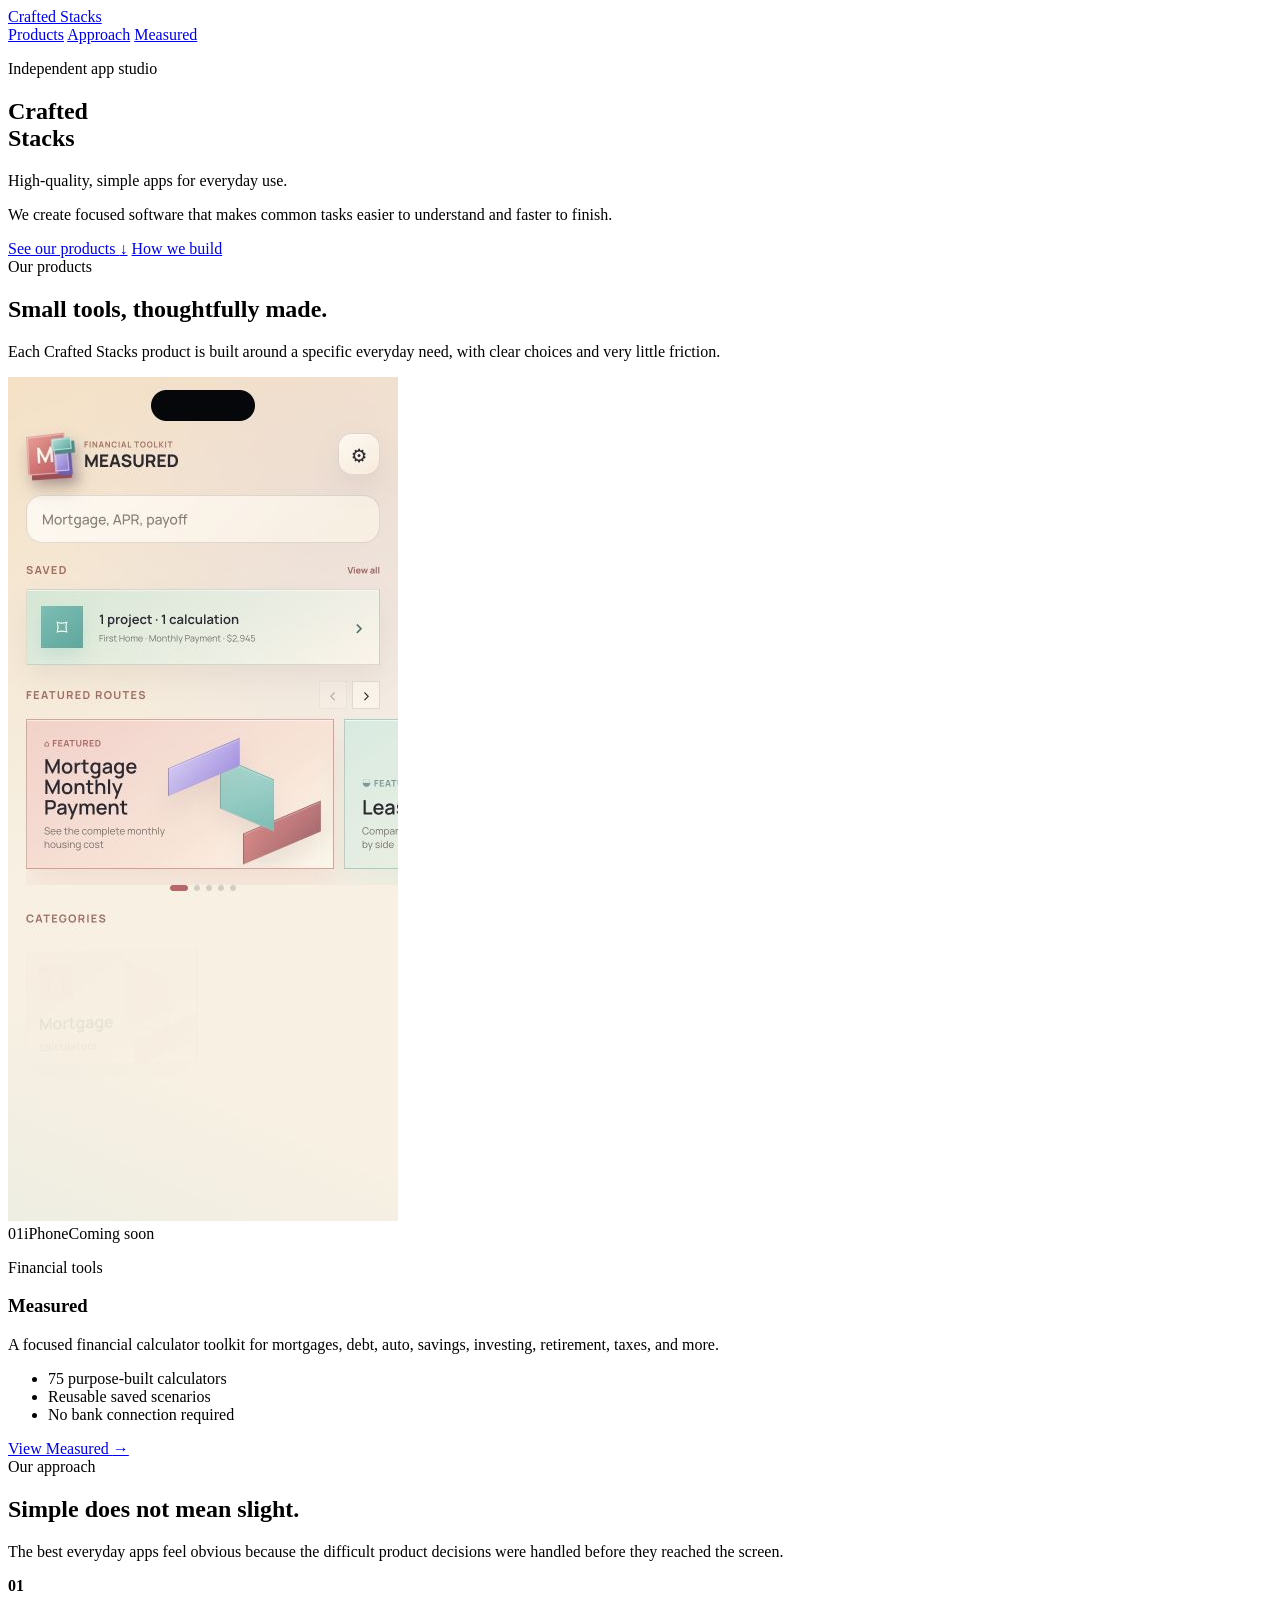
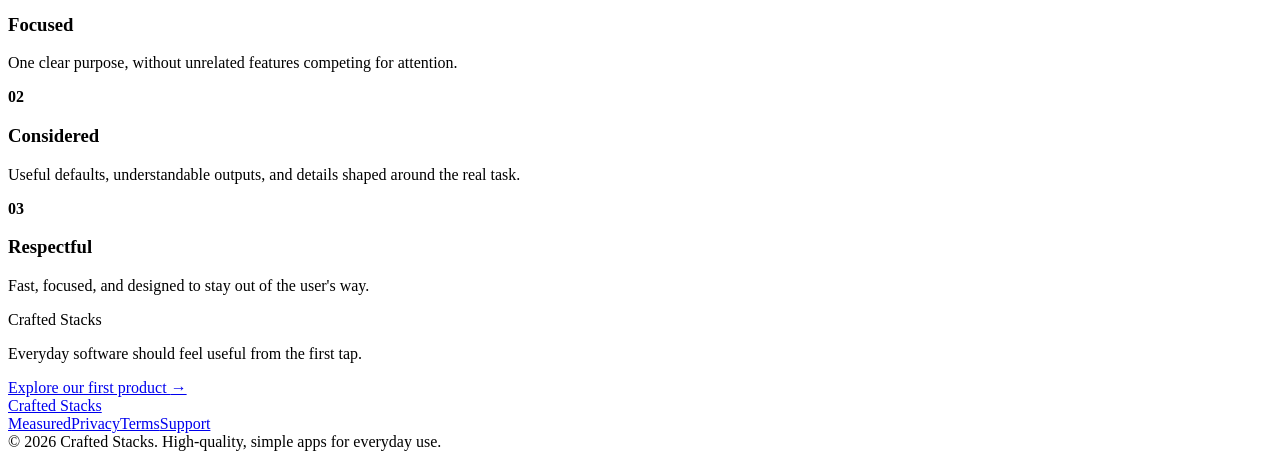
==== commit 494deb47: "Move privacy links to website footers" ====
--- a/public/index.html
+++ b/public/index.html
@@ -70,7 +70,6 @@
             </ul>
             <div class="actions">
               <a class="button" href="/measured/">View Measured <span aria-hidden="true">→</span></a>
-              <a class="button secondary" href="/measured/privacy/">Privacy</a>
             </div>
           </div>
         </article>
@@ -87,7 +86,7 @@
         <div class="principles-list">
           <div class="principle"><b>01</b><div><h3>Focused</h3><p>One clear purpose, without unrelated features competing for attention.</p></div></div>
           <div class="principle"><b>02</b><div><h3>Considered</h3><p>Useful defaults, understandable outputs, and details shaped around the real task.</p></div></div>
-          <div class="principle"><b>03</b><div><h3>Respectful</h3><p>Fast, private where possible, and transparent about how data is handled.</p></div></div>
+          <div class="principle"><b>03</b><div><h3>Respectful</h3><p>Fast, focused, and designed to stay out of the user's way.</p></div></div>
         </div>
       </div>
     </section>
